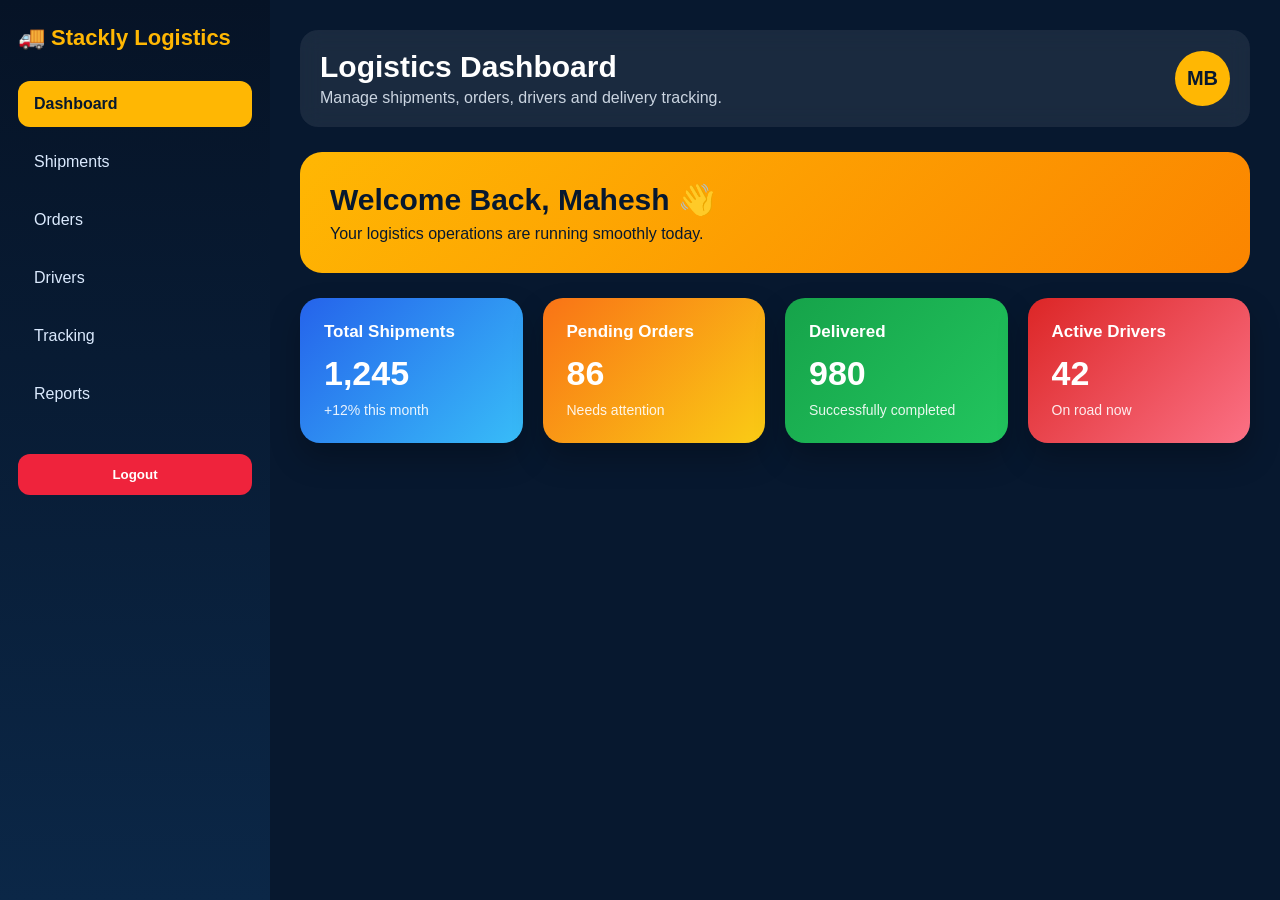
==== das.html @ ae3f804a "Add files via upload" ====
<!-- dashboard.html -->
<!DOCTYPE html>
<html lang="en">
<head>
  <meta charset="UTF-8">
  <meta name="viewport" content="width=device-width, initial-scale=1.0">
  <title>Logistics Dashboard</title>
  <link rel="stylesheet" href="das.css">
</head>
<body>

<div class="dashboard">
  <aside class="sidebar">
    <h2>🚚 Stackly Logistics</h2>

    <a class="active" onclick="showPage('overview', this)">Dashboard</a>
    <a onclick="showPage('shipments', this)">Shipments</a>
    <a onclick="showPage('orders', this)">Orders</a>
    <a onclick="showPage('drivers', this)">Drivers</a>
    <a onclick="showPage('tracking', this)">Tracking</a>
    <a onclick="showPage('reports', this)">Reports</a>

    <button onclick="logout()">Logout</button>
  </aside>

  <main class="main">
    <div class="topbar">
      <div>
        <h1>Logistics Dashboard</h1>
        <p>Manage shipments, orders, drivers and delivery tracking.</p>
      </div>
      <div class="profile">MB</div>
    </div>

    <section id="overview" class="page active-page">
      <div class="hero-card">
        <h2>Welcome Back, Mahesh 👋</h2>
        <p>Your logistics operations are running smoothly today.</p>
      </div>

      <div class="cards">
        <div class="card blue">
          <h3>Total Shipments</h3>
          <p>1,245</p>
          <span>+12% this month</span>
        </div>
        <div class="card orange">
          <h3>Pending Orders</h3>
          <p>86</p>
          <span>Needs attention</span>
        </div>
        <div class="card green">
          <h3>Delivered</h3>
          <p>980</p>
          <span>Successfully completed</span>
        </div>
        <div class="card red">
          <h3>Active Drivers</h3>
          <p>42</p>
          <span>On road now</span>
        </div>
      </div>
    </section>

    <section id="shipments" class="page">
      <h2>Recent Shipments</h2>
      <table>
        <tr>
          <th>Shipment ID</th>
          <th>Destination</th>
          <th>Status</th>
          <th>Delivery Date</th>
        </tr>
        <tr>
          <td>#S101</td>
          <td>Hyderabad</td>
          <td><span class="status transit">In Transit</span></td>
          <td>12 June 2026</td>
        </tr>
        <tr>
          <td>#S102</td>
          <td>Chennai</td>
          <td><span class="status delivered">Delivered</span></td>
          <td>10 June 2026</td>
        </tr>
        <tr>
          <td>#S103</td>
          <td>Bangalore</td>
          <td><span class="status pending">Pending</span></td>
          <td>14 June 2026</td>
        </tr>
      </table>
    </section>

    <section id="orders" class="page">
      <h2>Orders Management</h2>
      <div class="info-box">
        <h3>New Orders</h3>
        <p>Today 24 new orders received from multiple locations.</p>
      </div>
      <div class="info-box">
        <h3>Priority Orders</h3>
        <p>8 priority orders need same-day shipment processing.</p>
      </div>
    </section>

    <section id="drivers" class="page">
      <h2>Driver Details</h2>
      <div class="driver-grid">
        <div class="driver-card">
          <h3>Ravi Kumar</h3>
          <p>Vehicle: AP 09 AB 1234</p>
          <span>Available</span>
        </div>
        <div class="driver-card">
          <h3>Suresh Reddy</h3>
          <p>Vehicle: TS 10 XY 4567</p>
          <span>On Delivery</span>
        </div>
        <div class="driver-card">
          <h3>Kiran Das</h3>
          <p>Vehicle: KA 05 MN 8899</p>
          <span>Available</span>
        </div>
      </div>
    </section>

    <section id="tracking" class="page">
      <h2>Track Shipment</h2>
      <div class="tracking-box">
        <input type="text" id="trackInput" placeholder="Enter Tracking ID">
        <button onclick="trackOrder()">Track Now</button>
        <p id="trackResult"></p>
      </div>
    </section>

    <section id="reports" class="page">
      <h2>Reports & Analytics</h2>
      <div class="info-box">
        <h3>Monthly Report</h3>
        <p>Total delivery success rate is 94% this month.</p>
      </div>
      <div class="info-box">
        <h3>Revenue Report</h3>
        <p>Logistics revenue increased by 18% compared to last month.</p>
      </div>
    </section>
  </main>
</div>

<script src="das.js"></script>
</body>
</html>
---- das.css ----
/* dashboard.css */
*{
  margin:0;
  padding:0;
  box-sizing:border-box;
  font-family:"Segoe UI", Arial, sans-serif;
}

body{
  background:#07182f;
  color:#fff;
}

.dashboard{
  min-height:100vh;
  display:flex;
}

.sidebar{
  width:270px;
  background:linear-gradient(180deg,#061326,#0b2747);
  padding:25px 18px;
  position:fixed;
  height:100vh;
}

.sidebar h2{
  color:#ffb703;
  font-size:22px;
  margin-bottom:30px;
}

.sidebar a{
  display:block;
  padding:14px 16px;
  margin-bottom:12px;
  color:#dbeafe;
  text-decoration:none;
  border-radius:12px;
  cursor:pointer;
  transition:.3s;
}

.sidebar a:hover,
.sidebar a.active{
  background:#ffb703;
  color:#07182f;
  font-weight:bold;
}

.sidebar button{
  width:100%;
  padding:13px;
  margin-top:25px;
  border:none;
  border-radius:12px;
  background:#ef233c;
  color:#fff;
  font-weight:bold;
  cursor:pointer;
}

.main{
  margin-left:270px;
  width:calc(100% - 270px);
  padding:30px;
}

.topbar{
  display:flex;
  justify-content:space-between;
  align-items:center;
  background:rgba(255,255,255,.08);
  padding:20px;
  border-radius:18px;
  margin-bottom:25px;
  backdrop-filter:blur(10px);
}

.topbar h1{
  font-size:30px;
}

.topbar p{
  color:#cbd5e1;
  margin-top:5px;
}

.profile{
  width:55px;
  height:55px;
  background:#ffb703;
  color:#07182f;
  display:flex;
  align-items:center;
  justify-content:center;
  border-radius:50%;
  font-weight:bold;
  font-size:20px;
}

.page{
  display:none;
}

.active-page{
  display:block;
}

.hero-card{
  background:linear-gradient(135deg,#ffb703,#fb8500);
  color:#07182f;
  padding:30px;
  border-radius:22px;
  margin-bottom:25px;
}

.hero-card h2{
  font-size:30px;
  margin-bottom:8px;
}

.cards{
  display:grid;
  grid-template-columns:repeat(4,1fr);
  gap:20px;
}

.card{
  padding:24px;
  border-radius:20px;
  color:#fff;
  box-shadow:0 15px 30px rgba(0,0,0,.25);
}

.card h3{
  font-size:17px;
  margin-bottom:12px;
}

.card p{
  font-size:34px;
  font-weight:bold;
  margin-bottom:8px;
}

.card span{
  font-size:14px;
  opacity:.9;
}

.blue{
  background:linear-gradient(135deg,#2563eb,#38bdf8);
}

.orange{
  background:linear-gradient(135deg,#f97316,#facc15);
}

.green{
  background:linear-gradient(135deg,#16a34a,#22c55e);
}

.red{
  background:linear-gradient(135deg,#dc2626,#fb7185);
}

table{
  width:100%;
  border-collapse:collapse;
  background:#fff;
  color:#111;
  border-radius:16px;
  overflow:hidden;
  margin-top:20px;
}

th,td{
  padding:16px;
  text-align:left;
  border-bottom:1px solid #e5e7eb;
}

th{
  background:#ffb703;
  color:#07182f;
}

.status{
  padding:6px 12px;
  border-radius:20px;
  font-size:13px;
  font-weight:bold;
}

.transit{
  background:#dbeafe;
  color:#1d4ed8;
}

.delivered{
  background:#dcfce7;
  color:#15803d;
}

.pending{
  background:#fee2e2;
  color:#b91c1c;
}

.info-box,
.tracking-box,
.driver-card{
  background:#fff;
  color:#111;
  padding:22px;
  border-radius:18px;
  margin-top:18px;
  box-shadow:0 12px 25px rgba(0,0,0,.2);
}

.info-box h3,
.driver-card h3{
  color:#07182f;
  margin-bottom:8px;
}

.driver-grid{
  display:grid;
  grid-template-columns:repeat(3,1fr);
  gap:20px;
  margin-top:20px;
}

.driver-card span{
  display:inline-block;
  margin-top:10px;
  background:#dcfce7;
  color:#15803d;
  padding:7px 14px;
  border-radius:20px;
  font-weight:bold;
}

.tracking-box input{
  width:70%;
  padding:14px;
  border:1px solid #ccc;
  border-radius:10px;
  outline:none;
}

.tracking-box button{
  padding:14px 20px;
  border:none;
  border-radius:10px;
  background:#ffb703;
  color:#07182f;
  font-weight:bold;
  cursor:pointer;
}

#trackResult{
  margin-top:15px;
  font-weight:bold;
  color:#15803d;
}

@media(max-width:900px){
  .sidebar{
    position:relative;
    width:100%;
    height:auto;
  }

  .dashboard{
    flex-direction:column;
  }

  .main{
    margin-left:0;
    width:100%;
    padding:20px;
  }

  .cards,
  .driver-grid{
    grid-template-columns:1fr;
  }

  .topbar{
    flex-direction:column;
    align-items:flex-start;
    gap:15px;
  }

  .tracking-box input{
    width:100%;
    margin-bottom:10px;
  }

  table{
    font-size:13px;
  }
}
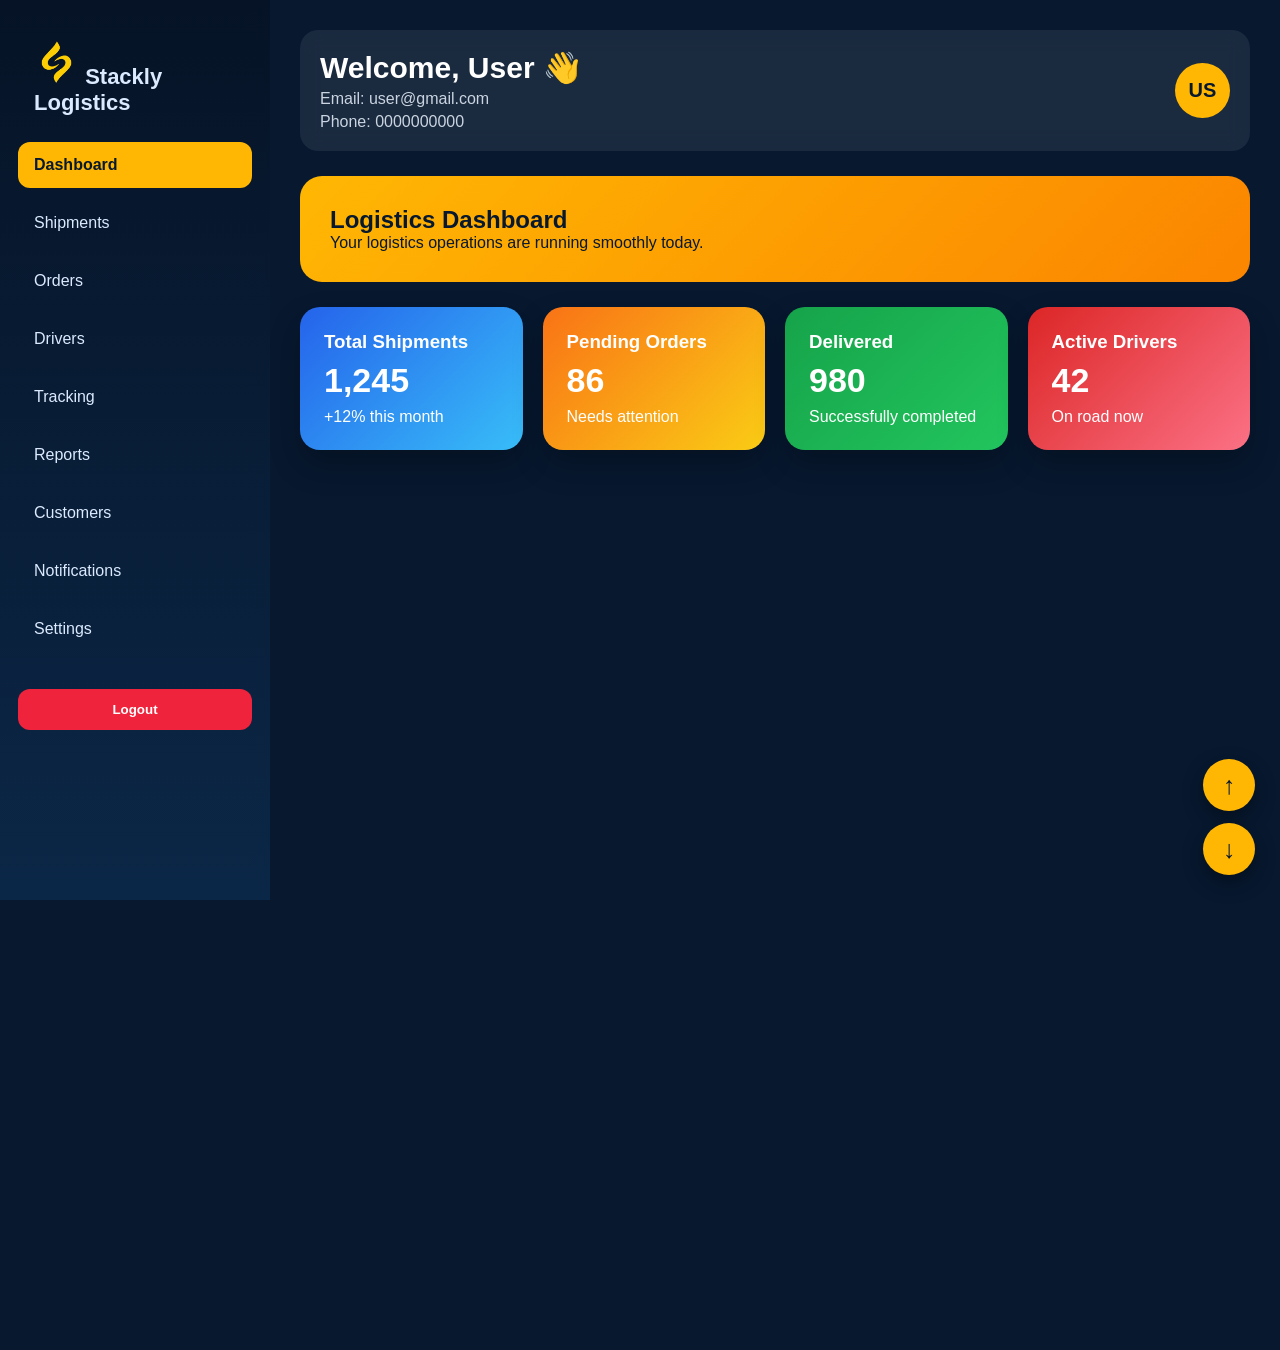
==== commit 80263fed: "Add files via upload" ====
--- a/das.html
+++ b/das.html
@@ -1,4 +1,3 @@
-<!-- dashboard.html -->
 <!DOCTYPE html>
 <html lang="en">
 <head>
@@ -9,9 +8,18 @@
 </head>
 <body>
 
+<div class="scroll-buttons">
+  <button id="scrollTopBtn">↑</button>
+  <button id="scrollBottomBtn">↓</button>
+</div>
+
 <div class="dashboard">
+
   <aside class="sidebar">
-    <h2>🚚 Stackly Logistics</h2>
+    <a href="das.html" class="sidebar-logo">
+      <img src="logo1.png" alt="Stackly Logo">
+      <span>Stackly Logistics</span>
+    </a>
 
     <a class="active" onclick="showPage('overview', this)">Dashboard</a>
     <a onclick="showPage('shipments', this)">Shipments</a>
@@ -19,109 +27,60 @@
     <a onclick="showPage('drivers', this)">Drivers</a>
     <a onclick="showPage('tracking', this)">Tracking</a>
     <a onclick="showPage('reports', this)">Reports</a>
+    <a onclick="showPage('customers', this)">Customers</a>
+    <a onclick="showPage('notifications', this)">Notifications</a>
+    <a onclick="showPage('settings', this)">Settings</a>
 
     <button onclick="logout()">Logout</button>
   </aside>
 
   <main class="main">
+
     <div class="topbar">
       <div>
-        <h1>Logistics Dashboard</h1>
-        <p>Manage shipments, orders, drivers and delivery tracking.</p>
+        <h1>Welcome, <span id="dashboardName">User</span> 👋</h1>
+        <p>Email: <span id="dashboardEmail">user@gmail.com</span></p>
+        <p>Phone: <span id="dashboardPhone">0000000000</span></p>
       </div>
-      <div class="profile">MB</div>
+      <div class="profile" id="profileLetters">US</div>
     </div>
 
     <section id="overview" class="page active-page">
       <div class="hero-card">
-        <h2>Welcome Back, Mahesh 👋</h2>
+        <h2>Logistics Dashboard</h2>
         <p>Your logistics operations are running smoothly today.</p>
       </div>
 
       <div class="cards">
-        <div class="card blue">
-          <h3>Total Shipments</h3>
-          <p>1,245</p>
-          <span>+12% this month</span>
-        </div>
-        <div class="card orange">
-          <h3>Pending Orders</h3>
-          <p>86</p>
-          <span>Needs attention</span>
-        </div>
-        <div class="card green">
-          <h3>Delivered</h3>
-          <p>980</p>
-          <span>Successfully completed</span>
-        </div>
-        <div class="card red">
-          <h3>Active Drivers</h3>
-          <p>42</p>
-          <span>On road now</span>
-        </div>
+        <div class="card blue"><h3>Total Shipments</h3><p>1,245</p><span>+12% this month</span></div>
+        <div class="card orange"><h3>Pending Orders</h3><p>86</p><span>Needs attention</span></div>
+        <div class="card green"><h3>Delivered</h3><p>980</p><span>Successfully completed</span></div>
+        <div class="card red"><h3>Active Drivers</h3><p>42</p><span>On road now</span></div>
       </div>
     </section>
 
     <section id="shipments" class="page">
       <h2>Recent Shipments</h2>
       <table>
-        <tr>
-          <th>Shipment ID</th>
-          <th>Destination</th>
-          <th>Status</th>
-          <th>Delivery Date</th>
-        </tr>
-        <tr>
-          <td>#S101</td>
-          <td>Hyderabad</td>
-          <td><span class="status transit">In Transit</span></td>
-          <td>12 June 2026</td>
-        </tr>
-        <tr>
-          <td>#S102</td>
-          <td>Chennai</td>
-          <td><span class="status delivered">Delivered</span></td>
-          <td>10 June 2026</td>
-        </tr>
-        <tr>
-          <td>#S103</td>
-          <td>Bangalore</td>
-          <td><span class="status pending">Pending</span></td>
-          <td>14 June 2026</td>
-        </tr>
+        <tr><th>Shipment ID</th><th>Destination</th><th>Status</th><th>Delivery Date</th></tr>
+        <tr><td>#S101</td><td>Hyderabad</td><td><span class="status transit">In Transit</span></td><td>12 June 2026</td></tr>
+        <tr><td>#S102</td><td>Chennai</td><td><span class="status delivered">Delivered</span></td><td>10 June 2026</td></tr>
+        <tr><td>#S103</td><td>Bangalore</td><td><span class="status pending">Pending</span></td><td>14 June 2026</td></tr>
       </table>
     </section>
 
     <section id="orders" class="page">
       <h2>Orders Management</h2>
-      <div class="info-box">
-        <h3>New Orders</h3>
-        <p>Today 24 new orders received from multiple locations.</p>
-      </div>
-      <div class="info-box">
-        <h3>Priority Orders</h3>
-        <p>8 priority orders need same-day shipment processing.</p>
-      </div>
+      <div class="info-box"><h3>New Orders</h3><p>Today 24 new orders received from multiple locations.</p></div>
+      <div class="info-box"><h3>Priority Orders</h3><p>8 priority orders need same-day shipment processing.</p></div>
     </section>
 
     <section id="drivers" class="page">
       <h2>Driver Details</h2>
       <div class="driver-grid">
-        <div class="driver-card">
-          <h3>Ravi Kumar</h3>
-          <p>Vehicle: AP 09 AB 1234</p>
-          <span>Available</span>
-        </div>
-        <div class="driver-card">
-          <h3>Suresh Reddy</h3>
-          <p>Vehicle: TS 10 XY 4567</p>
-          <span>On Delivery</span>
-        </div>
-        <div class="driver-card">
-          <h3>Kiran Das</h3>
-          <p>Vehicle: KA 05 MN 8899</p>
-          <span>Available</span>
-        </div>
+        <a href="404.html" class="driver-link"><div class="driver-card"><h3>Ravi Kumar</h3><p>Vehicle: AP 09 AB 1234</p><span>Available</span></div></a>
+        <a href="404.html" class="driver-link"><div class="driver-card"><h3>Suresh Reddy</h3><p>Vehicle: TS 10 XY 4567</p><span>On Delivery</span></div></a>
+        <a href="404.html" class="driver-link"><div class="driver-card"><h3>Kiran Das</h3><p>Vehicle: KA 05 MN 8899</p><span>Available</span></div></a>
       </div>
     </section>
 
@@ -136,15 +95,34 @@
 
     <section id="reports" class="page">
       <h2>Reports & Analytics</h2>
+      <div class="info-box"><h3>Monthly Report</h3><p>Total delivery success rate is 94% this month.</p></div>
+      <div class="info-box"><h3>Revenue Report</h3><p>Logistics revenue increased by 18% compared to last month.</p></div>
+    </section>
+
+    <section id="customers" class="page">
+      <h2>Top Customers</h2>
+      <div class="info-box"><h3>Amazon Logistics</h3><p>350 Deliveries Completed</p></div>
+      <div class="info-box"><h3>Flipkart Express</h3><p>280 Deliveries Completed</p></div>
+      <div class="info-box"><h3>Myntra Shipping</h3><p>195 Deliveries Completed</p></div>
+    </section>
+
+    <section id="notifications" class="page">
+      <h2>Notifications</h2>
+      <div class="info-box"><h3>🚚 Shipment Update</h3><p>Shipment #S101 reached Hyderabad Hub.</p></div>
+      <div class="info-box"><h3>⚠ Driver Alert</h3><p>Vehicle TS10XY4567 requires maintenance.</p></div>
+      <div class="info-box"><h3>✅ Delivery Success</h3><p>Shipment #S102 delivered successfully.</p></div>
+    </section>
+
+    <section id="settings" class="page">
+      <h2>Account Settings</h2>
       <div class="info-box">
-        <h3>Monthly Report</h3>
-        <p>Total delivery success rate is 94% this month.</p>
-      </div>
-      <div class="info-box">
-        <h3>Revenue Report</h3>
-        <p>Logistics revenue increased by 18% compared to last month.</p>
+        <h3>User Profile</h3>
+        <p>Name: <span id="settingsName">User</span></p>
+        <p>Email: <span id="settingsEmail">user@gmail.com</span></p>
+        <p>Phone: <span id="settingsPhone">0000000000</span></p>
       </div>
     </section>
+
   </main>
 </div>
 
--- a/das.css
+++ b/das.css
@@ -1,4 +1,3 @@
-/* dashboard.css */
 *{
   margin:0;
   padding:0;
@@ -6,9 +5,43 @@
   font-family:"Segoe UI", Arial, sans-serif;
 }
 
+html{
+  scroll-behavior:smooth;
+}
+
 body{
   background:#07182f;
   color:#fff;
+}
+
+/* Scroll Buttons */
+.scroll-buttons{
+  position:fixed;
+  right:25px;
+  bottom:25px;
+  display:flex;
+  flex-direction:column;
+  gap:12px;
+  z-index:9999;
+}
+
+.scroll-buttons button{
+  width:52px;
+  height:52px;
+  border:none;
+  border-radius:50%;
+  background:#ffb703;
+  color:#07182f;
+  font-size:25px;
+  font-weight:bold;
+  cursor:pointer;
+  box-shadow:0 8px 20px rgba(0,0,0,.35);
+  transition:.3s;
+}
+
+.scroll-buttons button:hover{
+  background:#fff;
+  transform:scale(1.08);
 }
 
 .dashboard{
@@ -22,12 +55,24 @@
   padding:25px 18px;
   position:fixed;
   height:100vh;
-}
-
-.sidebar h2{
+  overflow-y:auto;
+}
+
+.sidebar-logo{
+  display:flex;
+  align-items:center;
+  gap:10px;
   color:#ffb703;
   font-size:22px;
+  font-weight:bold;
   margin-bottom:30px;
+  text-decoration:none;
+}
+
+.sidebar-logo img{
+  width:45px;
+  height:45px;
+  object-fit:contain;
 }
 
 .sidebar a{
@@ -64,6 +109,7 @@
   margin-left:270px;
   width:calc(100% - 270px);
   padding:30px;
+  min-height:150vh;
 }
 
 .topbar{
@@ -115,11 +161,6 @@
   margin-bottom:25px;
 }
 
-.hero-card h2{
-  font-size:30px;
-  margin-bottom:8px;
-}
-
 .cards{
   display:grid;
   grid-template-columns:repeat(4,1fr);
@@ -133,37 +174,16 @@
   box-shadow:0 15px 30px rgba(0,0,0,.25);
 }
 
-.card h3{
-  font-size:17px;
-  margin-bottom:12px;
-}
-
 .card p{
   font-size:34px;
   font-weight:bold;
-  margin-bottom:8px;
-}
-
-.card span{
-  font-size:14px;
-  opacity:.9;
-}
-
-.blue{
-  background:linear-gradient(135deg,#2563eb,#38bdf8);
-}
-
-.orange{
-  background:linear-gradient(135deg,#f97316,#facc15);
-}
-
-.green{
-  background:linear-gradient(135deg,#16a34a,#22c55e);
-}
-
-.red{
-  background:linear-gradient(135deg,#dc2626,#fb7185);
-}
+  margin:8px 0;
+}
+
+.blue{background:linear-gradient(135deg,#2563eb,#38bdf8);}
+.orange{background:linear-gradient(135deg,#f97316,#facc15);}
+.green{background:linear-gradient(135deg,#16a34a,#22c55e);}
+.red{background:linear-gradient(135deg,#dc2626,#fb7185);}
 
 table{
   width:100%;
@@ -193,20 +213,9 @@
   font-weight:bold;
 }
 
-.transit{
-  background:#dbeafe;
-  color:#1d4ed8;
-}
-
-.delivered{
-  background:#dcfce7;
-  color:#15803d;
-}
-
-.pending{
-  background:#fee2e2;
-  color:#b91c1c;
-}
+.transit{background:#dbeafe;color:#1d4ed8;}
+.delivered{background:#dcfce7;color:#15803d;}
+.pending{background:#fee2e2;color:#b91c1c;}
 
 .info-box,
 .tracking-box,
@@ -219,17 +228,25 @@
   box-shadow:0 12px 25px rgba(0,0,0,.2);
 }
 
-.info-box h3,
-.driver-card h3{
-  color:#07182f;
-  margin-bottom:8px;
-}
-
 .driver-grid{
   display:grid;
   grid-template-columns:repeat(3,1fr);
   gap:20px;
   margin-top:20px;
+}
+
+.driver-link{
+  text-decoration:none;
+  color:inherit;
+}
+
+.driver-card{
+  cursor:pointer;
+  transition:.3s;
+}
+
+.driver-card:hover{
+  transform:translateY(-5px);
 }
 
 .driver-card span{
@@ -263,20 +280,20 @@
 #trackResult{
   margin-top:15px;
   font-weight:bold;
-  color:#15803d;
-}
-
+}
+
+/* Mobile */
 @media(max-width:900px){
+  .dashboard{
+    flex-direction:column;
+  }
+
   .sidebar{
     position:relative;
     width:100%;
     height:auto;
   }
 
-  .dashboard{
-    flex-direction:column;
-  }
-
   .main{
     margin-left:0;
     width:100%;
@@ -294,12 +311,15 @@
     gap:15px;
   }
 
-  .tracking-box input{
+  .tracking-box input,
+  .tracking-box button{
     width:100%;
     margin-bottom:10px;
   }
 
   table{
-    font-size:13px;
+    display:block;
+    overflow-x:auto;
+    white-space:nowrap;
   }
 }
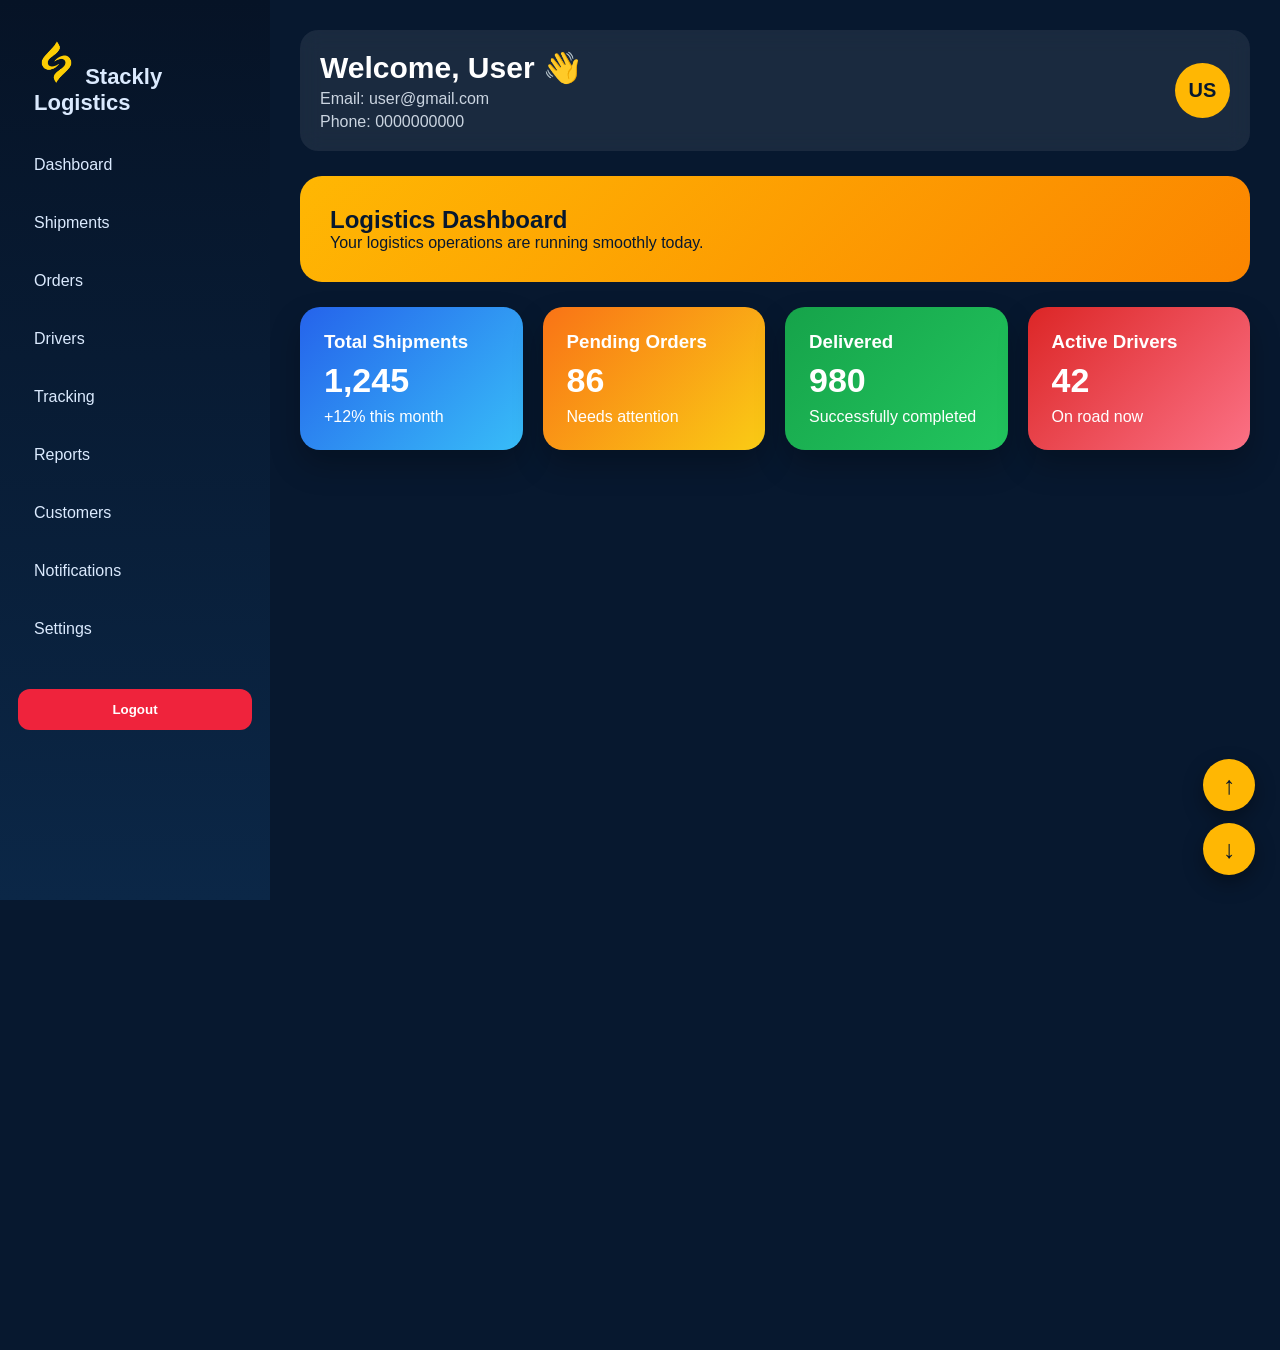
==== commit 00594a75: "Add files via upload" ====
--- a/das.html
+++ b/das.html
@@ -20,17 +20,19 @@
       <img src="logo1.png" alt="Stackly Logo">
       <span>Stackly Logistics</span>
     </a>
+<div class="error-menu">
 
-    <a class="active" onclick="showPage('overview', this)">Dashboard</a>
-    <a onclick="showPage('shipments', this)">Shipments</a>
-    <a onclick="showPage('orders', this)">Orders</a>
-    <a onclick="showPage('drivers', this)">Drivers</a>
-    <a onclick="showPage('tracking', this)">Tracking</a>
-    <a onclick="showPage('reports', this)">Reports</a>
-    <a onclick="showPage('customers', this)">Customers</a>
-    <a onclick="showPage('notifications', this)">Notifications</a>
-    <a onclick="showPage('settings', this)">Settings</a>
+  <a href="404.html">Dashboard</a>
+  <a href="404.html">Shipments</a>
+  <a href="404.html">Orders</a>
+  <a href="404.html">Drivers</a>
+  <a href="404.html">Tracking</a>
+  <a href="404.html">Reports</a>
+  <a href="404.html">Customers</a>
+  <a href="404.html">Notifications</a>
+  <a href="404.html">Settings</a>
 
+</div>
     <button onclick="logout()">Logout</button>
   </aside>
 
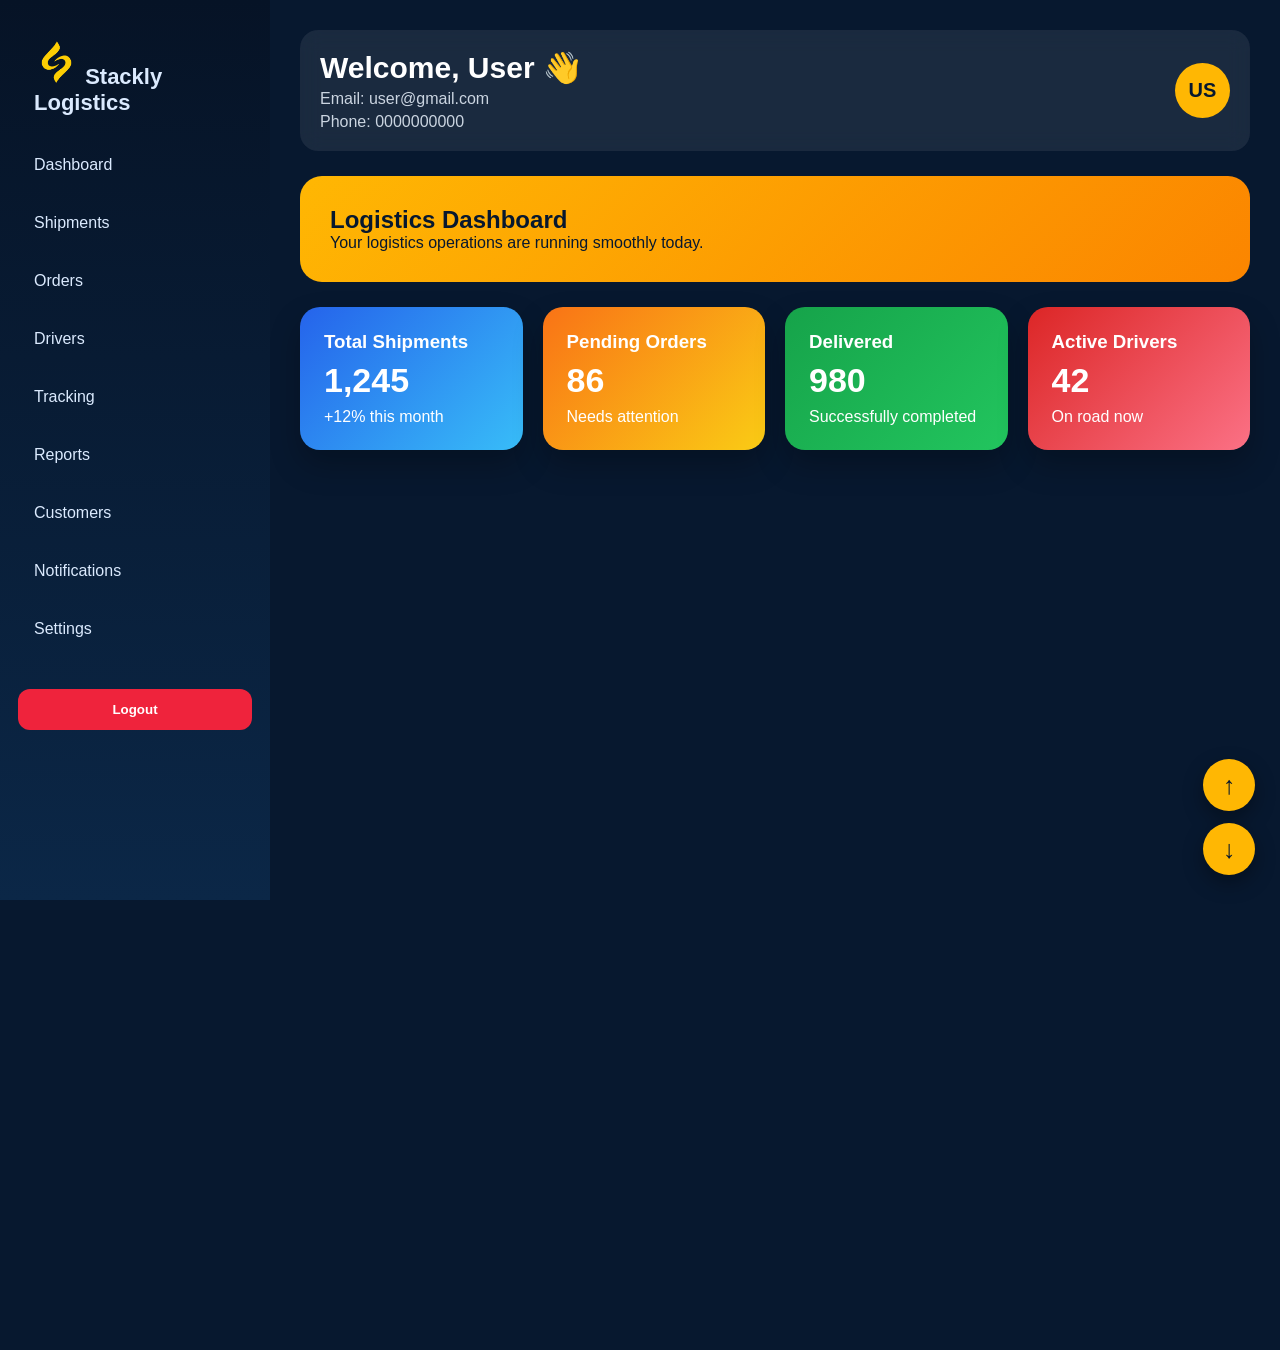
==== commit 806453c3: "Add files via upload" ====
--- a/das.html
+++ b/das.html
@@ -17,7 +17,7 @@
 
   <aside class="sidebar">
     <a href="das.html" class="sidebar-logo">
-      <img src="logo1.png" alt="Stackly Logo">
+      <img src="logo1.webp" alt="Stackly Logo">
       <span>Stackly Logistics</span>
     </a>
 <div class="error-menu">
